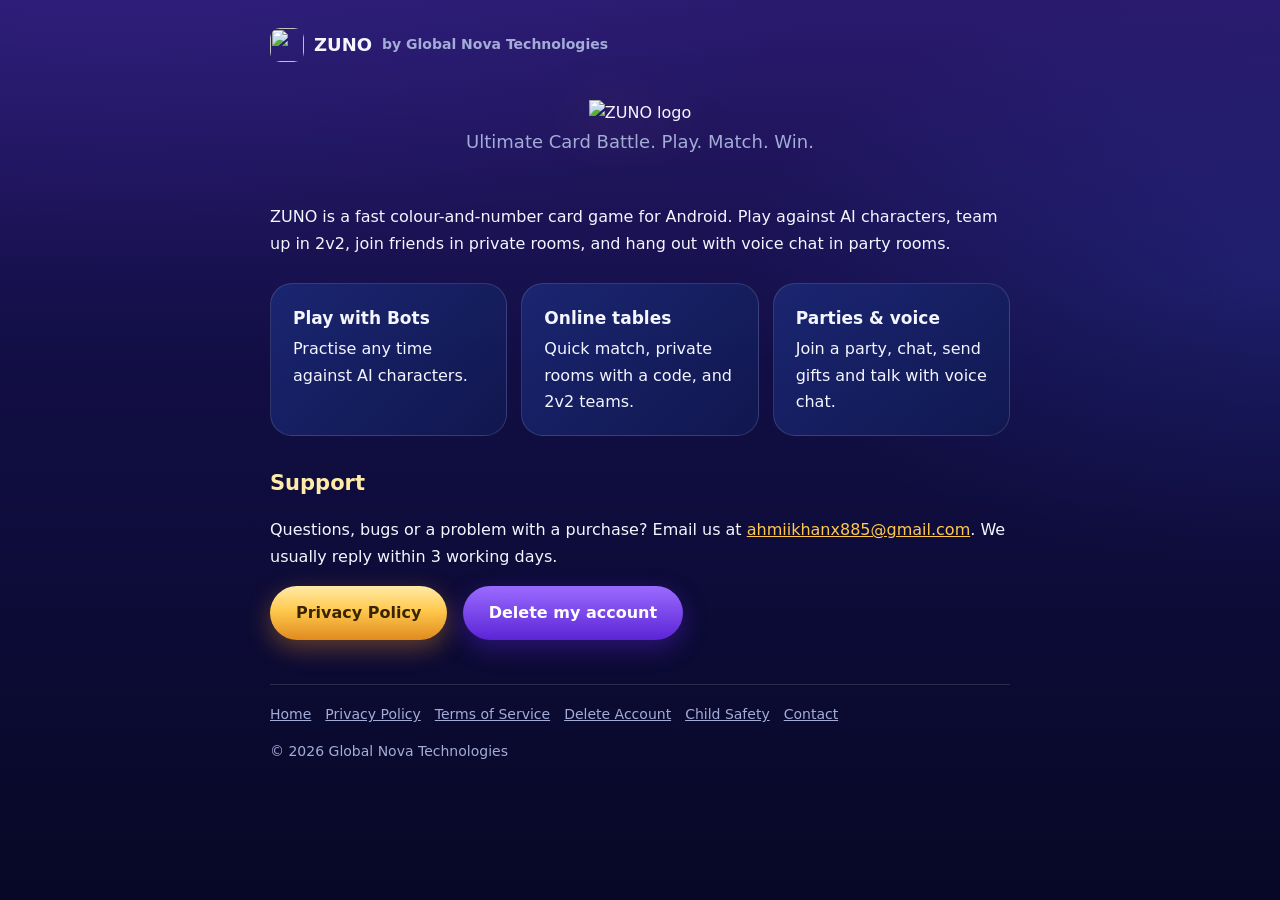
==== index.html @ 4f032716 "Add files via upload" ====
<!doctype html>
<html lang="en">
<head>
<meta charset="utf-8">
<meta name="viewport" content="width=device-width, initial-scale=1">
<title>ZUNO: Ultimate Card Battle — Home</title>
<link rel="stylesheet" href="style.css">
<link rel="icon" type="image/png" href="img/favicon.png">
</head>
<body>
<main>
<a class="brand" href="index.html"><img src="img/icon-256.png" alt="" width="34" height="34">ZUNO <span>by Global Nova Technologies</span></a>

<div class="hero">
<img src="img/logo-600.png" alt="ZUNO logo">
<p class="tag">Ultimate Card Battle. Play. Match. Win.</p>
</div>
<p>ZUNO is a fast colour-and-number card game for Android. Play against AI characters, team up in 2v2, join friends in private rooms, and hang out with voice chat in party rooms.</p>
<div class="grid">
<div class="card"><b>Play with Bots</b>Practise any time against AI characters.</div>
<div class="card"><b>Online tables</b>Quick match, private rooms with a code, and 2v2 teams.</div>
<div class="card"><b>Parties &amp; voice</b>Join a party, chat, send gifts and talk with voice chat.</div>
</div>
<h2>Support</h2>
<p>Questions, bugs or a problem with a purchase? Email us at <a href="mailto:ahmiikhanx885@gmail.com">ahmiikhanx885@gmail.com</a>. We usually reply within 3 working days.</p>
<p><a class="btn" href="privacy.html">Privacy Policy</a> &nbsp; <a class="btn soft" href="delete-account.html">Delete my account</a></p>

<footer>
<a href="index.html">Home</a>
<a href="privacy.html">Privacy Policy</a>
<a href="terms.html">Terms of Service</a>
<a href="delete-account.html">Delete Account</a>
<a href="child-safety.html">Child Safety</a>
<a href="mailto:ahmiikhanx885@gmail.com">Contact</a>
<span>© 2026 Global Nova Technologies</span>
</footer>
</main>
</body>
</html>
---- style.css ----
:root{--night:#0b0a2a;--deep:#120e45;--card:#1a1f5e;--gold:#ffc94d;--gold-l:#ffeba8;--gold-d:#e08a1e;--ink:#f4f6ff;--mut:#a3acd8;--violet:#9b6bff}
*{box-sizing:border-box}
html{background:var(--night)}
body{margin:0;font-family:"Nunito","Segoe UI",system-ui,-apple-system,sans-serif;color:var(--ink);line-height:1.65;
  background:radial-gradient(1200px 600px at 10% -10%,#3a2a9e55,transparent 60%),radial-gradient(900px 500px at 100% 30%,#3346c244,transparent 60%),linear-gradient(#2a1a6e,#120e45 40%,#070826);min-height:100vh}
a{color:var(--gold)}
main{max-width:780px;margin:0 auto;padding:28px 20px 60px}
.brand{display:inline-flex;align-items:center;gap:10px;color:var(--ink);text-decoration:none;font-weight:900;font-size:18px}
.brand img{border-radius:10px}
.brand span{color:var(--mut);font-weight:700;font-size:14px}
h1{font-size:34px;line-height:1.15;margin:26px 0 4px}
h2{font-size:21px;margin:30px 0 8px;color:var(--gold-l)}
h3{font-size:16px;margin:18px 0 6px}
.meta{color:var(--mut);font-weight:700;margin:0 0 18px}
.card{background:linear-gradient(135deg,#1c2b7acc,#111a52cc);border:1px solid #ffffff22;border-radius:22px;padding:20px 22px;margin:18px 0}
ul{padding-left:22px}
li{margin:4px 0}
footer{margin-top:44px;padding-top:18px;border-top:1px solid #ffffff22;color:var(--mut);font-size:14px;display:flex;flex-wrap:wrap;gap:14px;align-items:center}
footer img{height:28px}
footer a{color:var(--mut)}
.hero{text-align:center;padding:30px 0 10px}
.hero img{width:180px;filter:drop-shadow(0 10px 30px #ffc94d55)}
.title{font-size:54px;font-weight:900;margin:8px 0 0;background:linear-gradient(#ffeba8,#ffc94d 45%,#e08a1e);-webkit-background-clip:text;background-clip:text;color:transparent}
.sub{letter-spacing:.45em;font-weight:900;margin:2px 0 10px}
.tag{color:var(--mut);font-size:18px;margin:0 0 22px}
.btn{display:inline-block;padding:14px 26px;border-radius:999px;font-weight:900;text-decoration:none;color:#3a2400;background:linear-gradient(#ffeba8,#ffc94d 45%,#e08a1e);box-shadow:0 8px 24px #e08a1e66}
.btn.soft{background:linear-gradient(#9b6bff,#5b24d6);color:#fff;box-shadow:0 8px 24px #5b24d666}
.grid{display:grid;grid-template-columns:repeat(auto-fit,minmax(min(210px,100%),1fr));gap:14px;margin-top:26px}
.grid .card{margin:0}
.grid b{display:block;font-size:17px;margin-bottom:4px}
.tiles{display:flex;justify-content:center;gap:8px;margin:18px 0 6px}
.tiles span{width:46px;height:46px;border-radius:12px;display:grid;place-items:center;font-weight:900;font-size:22px;color:#3a2400;background:linear-gradient(#fff4d6,#f0cb82);box-shadow:0 6px 14px #0006}
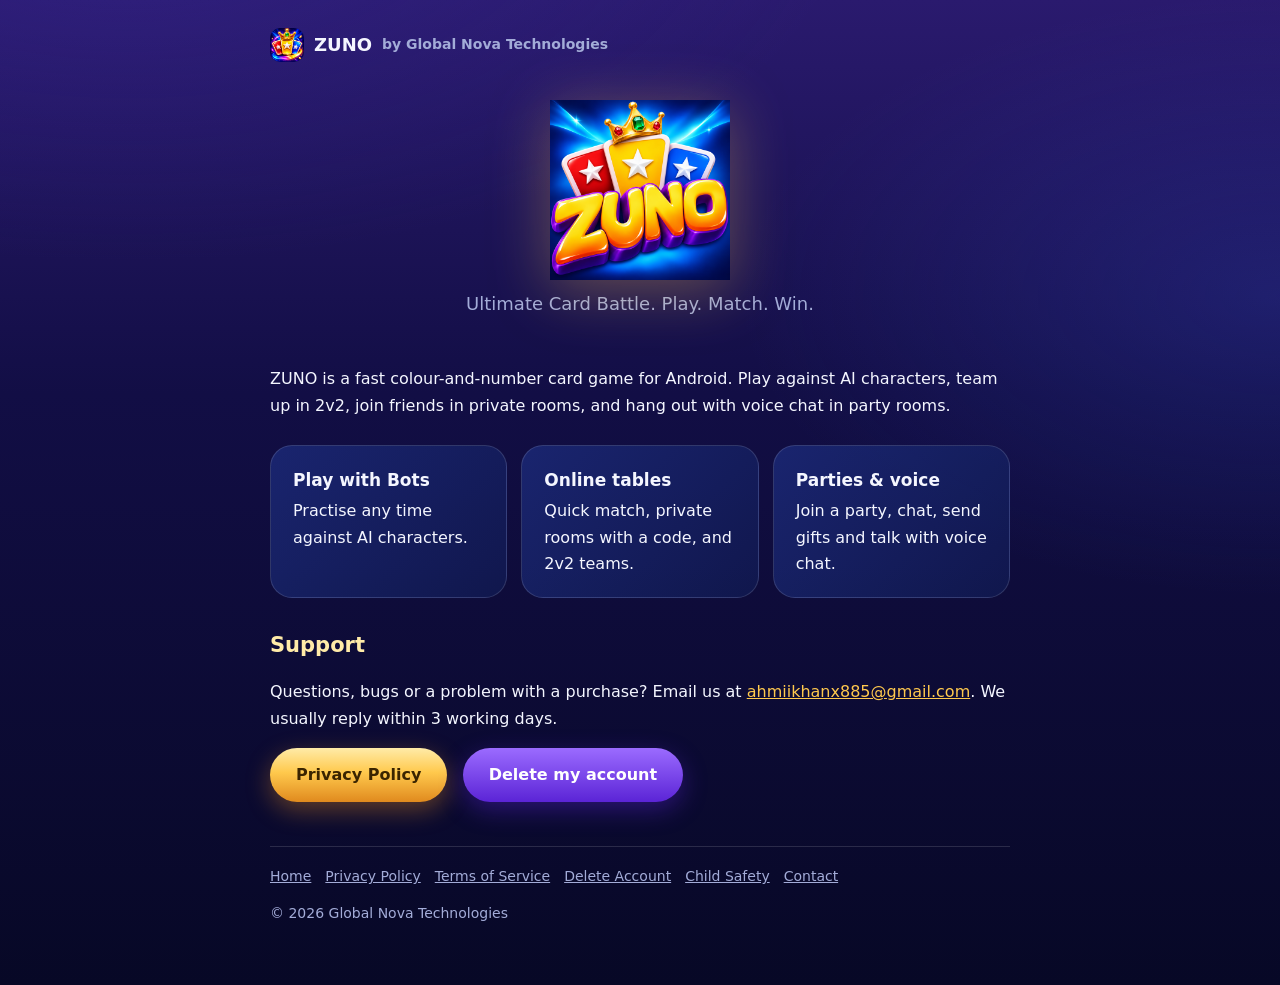
==== commit 2909fbaf: "Add files via upload" ====
--- a/index.html
+++ b/index.html
@@ -1,39 +1,39 @@
-<!doctype html>
-<html lang="en">
-<head>
-<meta charset="utf-8">
-<meta name="viewport" content="width=device-width, initial-scale=1">
-<title>ZUNO: Ultimate Card Battle — Home</title>
-<link rel="stylesheet" href="style.css">
-<link rel="icon" type="image/png" href="img/favicon.png">
-</head>
-<body>
-<main>
-<a class="brand" href="index.html"><img src="img/icon-256.png" alt="" width="34" height="34">ZUNO <span>by Global Nova Technologies</span></a>
-
-<div class="hero">
-<img src="img/logo-600.png" alt="ZUNO logo">
-<p class="tag">Ultimate Card Battle. Play. Match. Win.</p>
-</div>
-<p>ZUNO is a fast colour-and-number card game for Android. Play against AI characters, team up in 2v2, join friends in private rooms, and hang out with voice chat in party rooms.</p>
-<div class="grid">
-<div class="card"><b>Play with Bots</b>Practise any time against AI characters.</div>
-<div class="card"><b>Online tables</b>Quick match, private rooms with a code, and 2v2 teams.</div>
-<div class="card"><b>Parties &amp; voice</b>Join a party, chat, send gifts and talk with voice chat.</div>
-</div>
-<h2>Support</h2>
-<p>Questions, bugs or a problem with a purchase? Email us at <a href="mailto:ahmiikhanx885@gmail.com">ahmiikhanx885@gmail.com</a>. We usually reply within 3 working days.</p>
-<p><a class="btn" href="privacy.html">Privacy Policy</a> &nbsp; <a class="btn soft" href="delete-account.html">Delete my account</a></p>
-
-<footer>
-<a href="index.html">Home</a>
-<a href="privacy.html">Privacy Policy</a>
-<a href="terms.html">Terms of Service</a>
-<a href="delete-account.html">Delete Account</a>
-<a href="child-safety.html">Child Safety</a>
-<a href="mailto:ahmiikhanx885@gmail.com">Contact</a>
-<span>© 2026 Global Nova Technologies</span>
-</footer>
-</main>
-</body>
-</html>
+<!doctype html>
+<html lang="en">
+<head>
+<meta charset="utf-8">
+<meta name="viewport" content="width=device-width, initial-scale=1">
+<title>ZUNO: Ultimate Card Battle — Home</title>
+<link rel="stylesheet" href="style.css">
+<link rel="icon" type="image/png" href="favicon.png">
+</head>
+<body>
+<main>
+<a class="brand" href="index.html"><img src="icon-256.png" alt="" width="34" height="34">ZUNO <span>by Global Nova Technologies</span></a>
+
+<div class="hero">
+<img src="logo-600.png" alt="ZUNO logo">
+<p class="tag">Ultimate Card Battle. Play. Match. Win.</p>
+</div>
+<p>ZUNO is a fast colour-and-number card game for Android. Play against AI characters, team up in 2v2, join friends in private rooms, and hang out with voice chat in party rooms.</p>
+<div class="grid">
+<div class="card"><b>Play with Bots</b>Practise any time against AI characters.</div>
+<div class="card"><b>Online tables</b>Quick match, private rooms with a code, and 2v2 teams.</div>
+<div class="card"><b>Parties &amp; voice</b>Join a party, chat, send gifts and talk with voice chat.</div>
+</div>
+<h2>Support</h2>
+<p>Questions, bugs or a problem with a purchase? Email us at <a href="mailto:ahmiikhanx885@gmail.com">ahmiikhanx885@gmail.com</a>. We usually reply within 3 working days.</p>
+<p><a class="btn" href="privacy.html">Privacy Policy</a> &nbsp; <a class="btn soft" href="delete-account.html">Delete my account</a></p>
+
+<footer>
+<a href="index.html">Home</a>
+<a href="privacy.html">Privacy Policy</a>
+<a href="terms.html">Terms of Service</a>
+<a href="delete-account.html">Delete Account</a>
+<a href="child-safety.html">Child Safety</a>
+<a href="mailto:ahmiikhanx885@gmail.com">Contact</a>
+<span>© 2026 Global Nova Technologies</span>
+</footer>
+</main>
+</body>
+</html>
